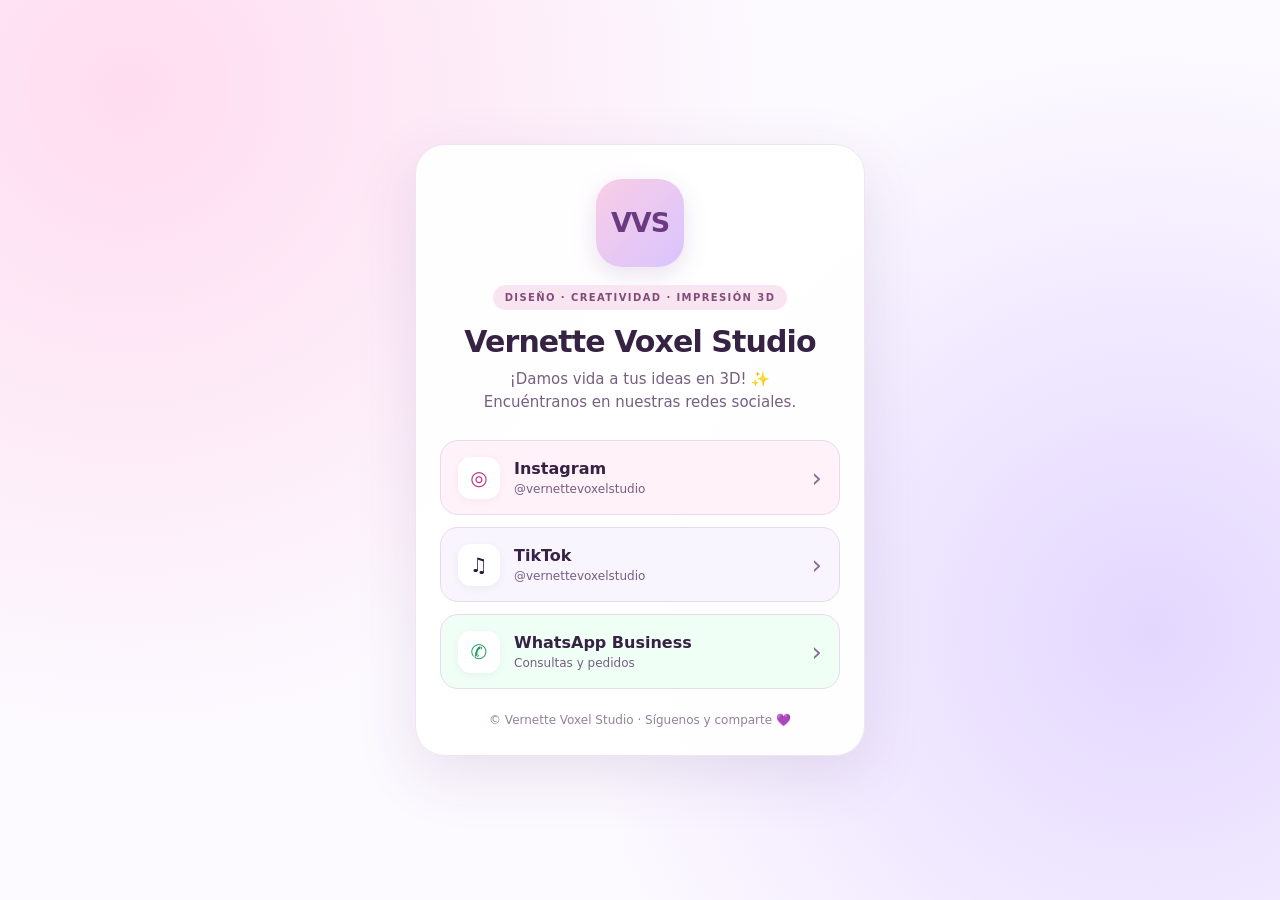
==== vernettevoxelstudio/index.html @ a6a91fc2 "Agregar página NFC de enlaces de Vernette Voxel Studio" ====
<!doctype html>
<html lang="es">
<head>
<meta charset="utf-8">
<meta name="viewport" content="width=device-width,initial-scale=1,viewport-fit=cover">
<meta name="theme-color" content="#f9edf8">
<meta name="description" content="Todos los enlaces oficiales de Vernette Voxel Studio: Instagram, TikTok y WhatsApp.">
<meta property="og:title" content="Vernette Voxel Studio | Conecta con nosotros">
<meta property="og:description" content="Creatividad e impresión 3D. Encuentra nuestras redes y contáctanos desde un solo lugar.">
<title>Vernette Voxel Studio · Mis enlaces</title>
<style>
:root{color-scheme:light;--ink:#362343;--mute:#765f80;--plum:#6d3d83;--border:#e9d9ed}
*{box-sizing:border-box}html{scroll-behavior:smooth}body{margin:0;min-height:100svh;display:grid;place-items:center;padding:26px 16px;font-family:system-ui,-apple-system,"Segoe UI",Roboto,Arial,sans-serif;color:var(--ink);background:radial-gradient(circle at 10% 10%,#ffdcf0 0,transparent 45%),radial-gradient(circle at 90% 70%,#e4d7ff 0,transparent 44%),#fcf9ff}
main{position:relative;width:min(100%,450px);padding:34px 24px 28px;background:rgba(255,255,255,.96);border:1px solid #f2e3f2;border-radius:30px;text-align:center;box-shadow:0 18px 60px #63367120}
.mark{width:88px;height:88px;border-radius:26px;margin:0 auto 18px;display:grid;place-items:center;background:linear-gradient(135deg,#f9cde6,#d9c4ff);box-shadow:0 8px 24px #7a50952a;font-size:27px;font-weight:900;letter-spacing:-1px;color:#6a3b81}
.chip{display:inline-block;margin:0 0 15px;padding:7px 12px;border-radius:999px;background:#f9e5f2;color:#814c78;font-size:10px;text-transform:uppercase;letter-spacing:1.4px;font-weight:800}
h1{font-size:clamp(24px,7vw,30px);line-height:1.1;letter-spacing:-.9px;margin:0 0 10px}
.subtitle{color:var(--mute);font-size:15px;line-height:1.55;margin:0 0 26px}
nav{display:grid;gap:12px}a.btn{display:flex;align-items:center;text-align:left;gap:14px;text-decoration:none;color:var(--ink);border:1px solid var(--border);background:#fff;border-radius:18px;padding:15px 17px;min-height:75px;transition:transform .15s,box-shadow .15s}
a.btn:hover,a.btn:focus-visible{transform:translateY(-2px);box-shadow:0 8px 18px #6336711e}a.btn:focus-visible{outline:3px solid #885cad;outline-offset:3px}
a.btn.ig{background:#fff2f9}a.btn.tt{background:#f9f5ff}a.btn.wa{background:#f0fff6}
.symbol{width:42px;height:42px;display:grid;place-items:center;border-radius:13px;background:#fff;flex:none;font-weight:850;font-size:20px;box-shadow:0 2px 10px #0000000c}.ig .symbol{color:#be3580}.tt .symbol{color:#2a1b38}.wa .symbol{color:#1a9c61}
.txt{flex:1;font-weight:800;font-size:16px}.small{display:block;margin-top:4px;color:var(--mute);font-size:12px;font-weight:500}.arrow{font-size:26px;color:#876d92}
footer{margin-top:24px;color:#938198;font-size:12px}
</style>
</head>
<body>
<main>
<div class="mark" aria-hidden="true">VVS</div>
<p class="chip">Diseño · Creatividad · Impresión 3D</p>
<h1>Vernette Voxel Studio</h1>
<p class="subtitle">¡Damos vida a tus ideas en 3D! ✨<br>Encuéntranos en nuestras redes sociales.</p>
<nav aria-label="Redes sociales de Vernette Voxel Studio">
<a class="btn ig" href="https://www.instagram.com/vernettevoxelstudio/" target="_blank" rel="noopener noreferrer"><span class="symbol" aria-hidden="true">◎</span><span class="txt">Instagram<span class="small">@vernettevoxelstudio</span></span><span class="arrow" aria-hidden="true">›</span></a>
<a class="btn tt" href="https://www.tiktok.com/@vernettevoxelstudio" target="_blank" rel="noopener noreferrer"><span class="symbol" aria-hidden="true">♫</span><span class="txt">TikTok<span class="small">@vernettevoxelstudio</span></span><span class="arrow" aria-hidden="true">›</span></a>
<a class="btn wa" href="https://wa.me/message/RL4R22KYFB6ZC1" target="_blank" rel="noopener noreferrer"><span class="symbol" aria-hidden="true">✆</span><span class="txt">WhatsApp Business<span class="small">Consultas y pedidos</span></span><span class="arrow" aria-hidden="true">›</span></a>
</nav>
<footer>© Vernette Voxel Studio · Síguenos y comparte 💜</footer>
</main>
</body>
</html>
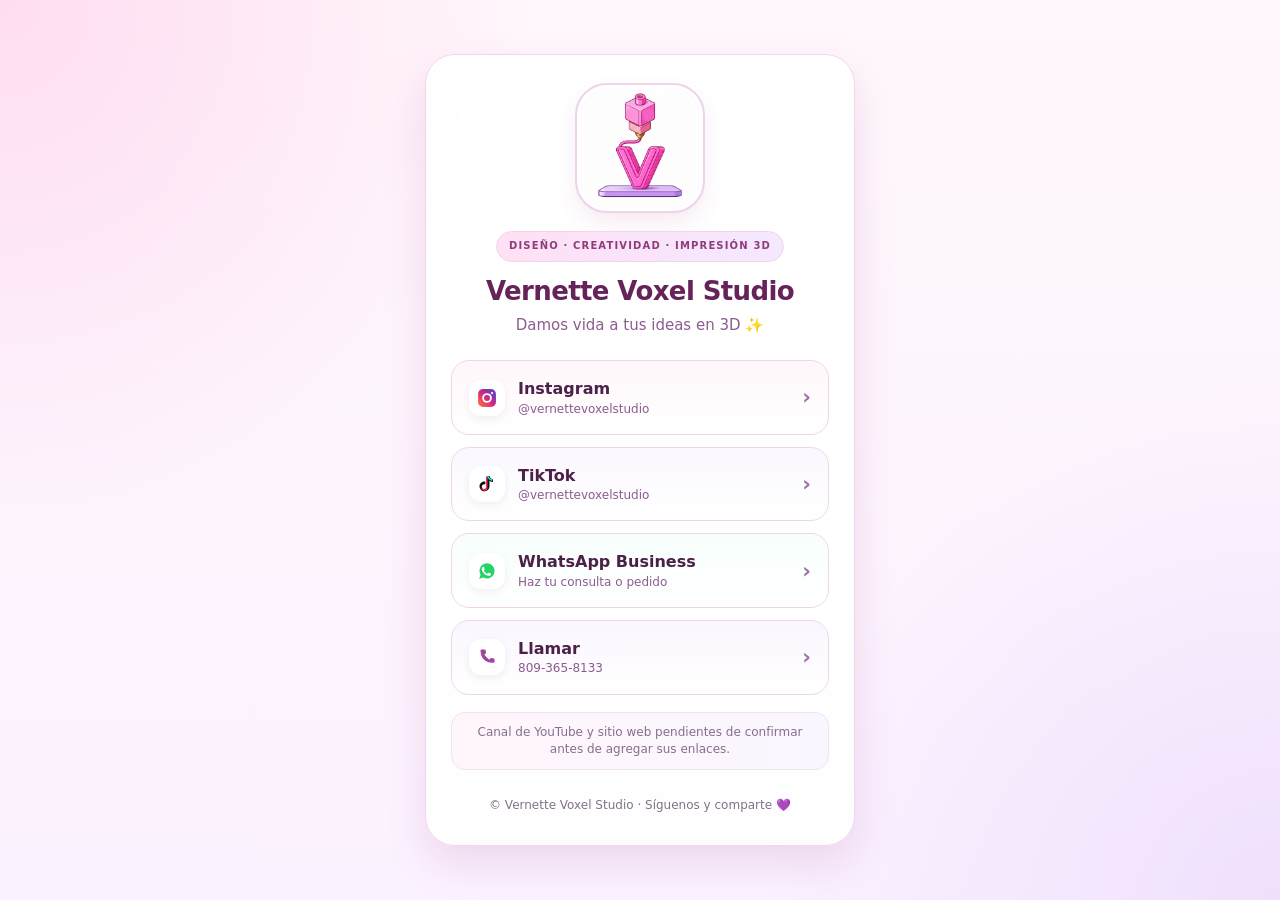
==== commit b23b6886: "Actualizar página NFC con logo real, colores rosa y lila e iconos SVG de redes" ====
--- a/vernettevoxelstudio/index.html
+++ b/vernettevoxelstudio/index.html
@@ -1,41 +1,98 @@
 <!doctype html>
 <html lang="es">
 <head>
-<meta charset="utf-8">
-<meta name="viewport" content="width=device-width,initial-scale=1,viewport-fit=cover">
-<meta name="theme-color" content="#f9edf8">
-<meta name="description" content="Todos los enlaces oficiales de Vernette Voxel Studio: Instagram, TikTok y WhatsApp.">
-<meta property="og:title" content="Vernette Voxel Studio | Conecta con nosotros">
-<meta property="og:description" content="Creatividad e impresión 3D. Encuentra nuestras redes y contáctanos desde un solo lugar.">
-<title>Vernette Voxel Studio · Mis enlaces</title>
-<style>
-:root{color-scheme:light;--ink:#362343;--mute:#765f80;--plum:#6d3d83;--border:#e9d9ed}
-*{box-sizing:border-box}html{scroll-behavior:smooth}body{margin:0;min-height:100svh;display:grid;place-items:center;padding:26px 16px;font-family:system-ui,-apple-system,"Segoe UI",Roboto,Arial,sans-serif;color:var(--ink);background:radial-gradient(circle at 10% 10%,#ffdcf0 0,transparent 45%),radial-gradient(circle at 90% 70%,#e4d7ff 0,transparent 44%),#fcf9ff}
-main{position:relative;width:min(100%,450px);padding:34px 24px 28px;background:rgba(255,255,255,.96);border:1px solid #f2e3f2;border-radius:30px;text-align:center;box-shadow:0 18px 60px #63367120}
-.mark{width:88px;height:88px;border-radius:26px;margin:0 auto 18px;display:grid;place-items:center;background:linear-gradient(135deg,#f9cde6,#d9c4ff);box-shadow:0 8px 24px #7a50952a;font-size:27px;font-weight:900;letter-spacing:-1px;color:#6a3b81}
-.chip{display:inline-block;margin:0 0 15px;padding:7px 12px;border-radius:999px;background:#f9e5f2;color:#814c78;font-size:10px;text-transform:uppercase;letter-spacing:1.4px;font-weight:800}
-h1{font-size:clamp(24px,7vw,30px);line-height:1.1;letter-spacing:-.9px;margin:0 0 10px}
-.subtitle{color:var(--mute);font-size:15px;line-height:1.55;margin:0 0 26px}
-nav{display:grid;gap:12px}a.btn{display:flex;align-items:center;text-align:left;gap:14px;text-decoration:none;color:var(--ink);border:1px solid var(--border);background:#fff;border-radius:18px;padding:15px 17px;min-height:75px;transition:transform .15s,box-shadow .15s}
-a.btn:hover,a.btn:focus-visible{transform:translateY(-2px);box-shadow:0 8px 18px #6336711e}a.btn:focus-visible{outline:3px solid #885cad;outline-offset:3px}
-a.btn.ig{background:#fff2f9}a.btn.tt{background:#f9f5ff}a.btn.wa{background:#f0fff6}
-.symbol{width:42px;height:42px;display:grid;place-items:center;border-radius:13px;background:#fff;flex:none;font-weight:850;font-size:20px;box-shadow:0 2px 10px #0000000c}.ig .symbol{color:#be3580}.tt .symbol{color:#2a1b38}.wa .symbol{color:#1a9c61}
-.txt{flex:1;font-weight:800;font-size:16px}.small{display:block;margin-top:4px;color:var(--mute);font-size:12px;font-weight:500}.arrow{font-size:26px;color:#876d92}
-footer{margin-top:24px;color:#938198;font-size:12px}
-</style>
+  <meta charset="utf-8">
+  <meta name="viewport" content="width=device-width,initial-scale=1">
+  <meta name="theme-color" content="#f4d0ef">
+  <meta name="description" content="Vernette Voxel Studio — Damos vida a tus ideas en 3D. Descubre nuestras redes sociales y contáctanos.">
+  <meta property="og:title" content="Vernette Voxel Studio | Enlaces">
+  <meta property="og:description" content="Damos vida a tus ideas en 3D. Síguenos y contáctanos.">
+  <title>Vernette Voxel Studio · Todos nuestros enlaces</title>
+  <style>
+    :root {
+      color-scheme: light;
+      --ink:#66235a;
+      --text:#4c2148;
+      --muted:#8b5c8e;
+      --pink-1:#ffe0f4;
+      --pink-2:#ffc1e5;
+      --pink-3:#ff73c4;
+      --pink-4:#ef4fb4;
+      --magenta:#c92987;
+      --lilac-1:#f4e8ff;
+      --lilac-2:#e6d0ff;
+      --lilac-3:#ceb1f6;
+      --panel:#fffafd;
+      --border:#f1d6ec;
+      --shadow:0 18px 40px rgba(165,74,146,.16);
+    }
+    *{box-sizing:border-box}
+    body {
+      margin:0; min-height:100vh;
+      background:
+        radial-gradient(circle at top left, rgba(255,115,196,.20), transparent 34%),
+        radial-gradient(circle at bottom right, rgba(206,177,246,.28), transparent 33%),
+        linear-gradient(180deg, #fff7fc 0%, #fbf2ff 100%);
+      color:var(--text);
+      font:16px/1.45 system-ui,-apple-system,"Segoe UI",Roboto,Arial,sans-serif;
+      display:flex; justify-content:center; align-items:center; padding:22px;
+    }
+    main{
+      width:min(100%,430px); background:rgba(255,255,255,.92);
+      border:1px solid var(--border); border-radius:30px; padding:30px 25px;
+      box-shadow:var(--shadow); text-align:center; backdrop-filter: blur(8px);
+    }
+    .avatar{
+      width:126px; height:126px; border-radius:30px;
+      background:linear-gradient(145deg,var(--pink-1),var(--lilac-1));
+      border:4px solid #fff; outline:2px solid #f0d2ea;
+      margin:0 auto 20px; display:grid; place-items:center; overflow:hidden;
+      box-shadow:0 10px 22px rgba(175,62,150,.12);
+    }
+    .avatar img{width:100%;height:100%;object-fit:cover;display:block}
+    .pill{
+      display:inline-block; font-weight:800; text-transform:uppercase; letter-spacing:1.15px;
+      font-size:10px; color:#8f3c7f;
+      background:linear-gradient(90deg,var(--pink-1),var(--lilac-1));
+      border:1px solid #f3d4eb; border-radius:999px; padding:7px 12px; margin-bottom:15px;
+    }
+    h1{font-size:26px;line-height:1.15;margin:0 0 8px;letter-spacing:-.6px;color:var(--ink)}
+    .tagline{margin:0 0 24px;color:var(--muted);font-size:15px}
+    .links{display:grid;gap:12px;margin-top:14px}
+    a.link{
+      display:flex; align-items:center; text-align:left; gap:13px; padding:16px 17px;
+      border-radius:18px; color:var(--text); text-decoration:none; font-weight:800;
+      border:1px solid #efd6e9;
+      background:linear-gradient(180deg,#fff 0%, #fff9fd 100%);
+      transition:transform .13s ease, box-shadow .13s ease, border-color .13s ease;
+    }
+    a.link:hover,a.link:focus-visible{transform:translateY(-2px);box-shadow:0 8px 18px rgba(125,53,113,.14);border-color:#eab1db}
+    a.link:focus-visible{outline:3px solid #b85aac;outline-offset:3px}
+    .link.instagram{background:linear-gradient(180deg,#fff7fb 0%, #fff 100%)}
+    .link.tiktok{background:linear-gradient(180deg,#fbf8ff 0%, #fff 100%)}
+    .link.whatsapp{background:linear-gradient(180deg,#f7fffb 0%, #fff 100%)}
+    .link.phone{background:linear-gradient(180deg,#fbf6ff 0%, #fff 100%)}
+    .ico{display:grid;place-items:center;flex:0 0 36px;width:36px;height:36px;border-radius:12px;background:#fff;box-shadow:0 3px 8px rgba(67,34,71,.07)}
+    .meta{display:block;font-size:12px;color:var(--muted);font-weight:500}
+    .arr{margin-left:auto;font-size:21px;color:#9a71a1}
+    .note{margin-top:17px;padding:11px 12px;border-radius:14px;background:linear-gradient(90deg,#fff6fb,#faf6ff);color:#866e8d;font-size:12px;border:1px solid #f0e2ef}
+    footer{font-size:12px;color:#817187;margin-top:27px}
+  </style>
 </head>
 <body>
-<main>
-<div class="mark" aria-hidden="true">VVS</div>
-<p class="chip">Diseño · Creatividad · Impresión 3D</p>
-<h1>Vernette Voxel Studio</h1>
-<p class="subtitle">¡Damos vida a tus ideas en 3D! ✨<br>Encuéntranos en nuestras redes sociales.</p>
-<nav aria-label="Redes sociales de Vernette Voxel Studio">
-<a class="btn ig" href="https://www.instagram.com/vernettevoxelstudio/" target="_blank" rel="noopener noreferrer"><span class="symbol" aria-hidden="true">◎</span><span class="txt">Instagram<span class="small">@vernettevoxelstudio</span></span><span class="arrow" aria-hidden="true">›</span></a>
-<a class="btn tt" href="https://www.tiktok.com/@vernettevoxelstudio" target="_blank" rel="noopener noreferrer"><span class="symbol" aria-hidden="true">♫</span><span class="txt">TikTok<span class="small">@vernettevoxelstudio</span></span><span class="arrow" aria-hidden="true">›</span></a>
-<a class="btn wa" href="https://wa.me/message/RL4R22KYFB6ZC1" target="_blank" rel="noopener noreferrer"><span class="symbol" aria-hidden="true">✆</span><span class="txt">WhatsApp Business<span class="small">Consultas y pedidos</span></span><span class="arrow" aria-hidden="true">›</span></a>
-</nav>
-<footer>© Vernette Voxel Studio · Síguenos y comparte 💜</footer>
-</main>
+  <main>
+    <div class="avatar"><img src="[data-uri]" alt="Logo de Vernette Voxel Studio"></div>
+    <div class="pill">Diseño · Creatividad · Impresión 3D</div>
+    <h1>Vernette Voxel Studio</h1>
+    <p class="tagline">Damos vida a tus ideas en 3D ✨</p>
+    <nav class="links" aria-label="Redes sociales y contacto">
+      <a class="link instagram" href="https://www.instagram.com/vernettevoxelstudio/" target="_blank" rel="noopener noreferrer"><span class="ico"><svg viewBox="0 0 24 24" width="22" height="22" aria-hidden="true"><defs><linearGradient id="igGrad" x1="0" y1="1" x2="1" y2="0"><stop offset="0%" stop-color="#f58529"/><stop offset="45%" stop-color="#dd2a7b"/><stop offset="75%" stop-color="#8134af"/><stop offset="100%" stop-color="#515bd4"/></linearGradient></defs><rect x="2.25" y="2.25" width="19.5" height="19.5" rx="5.2" fill="url(#igGrad)"/><circle cx="12" cy="12" r="4.3" fill="none" stroke="#fff" stroke-width="2"/><circle cx="17.5" cy="6.6" r="1.25" fill="#fff"/></svg></span><span>Instagram<span class="meta">@vernettevoxelstudio</span></span><span class="arr" aria-hidden="true">›</span></a>
+      <a class="link tiktok" href="https://www.tiktok.com/@vernettevoxelstudio" target="_blank" rel="noopener noreferrer"><span class="ico"><svg viewBox="0 0 24 24" width="22" height="22" aria-hidden="true"><path d="M14.7 3.2c.7 1.9 1.9 3.1 3.8 3.9v2.8c-1.4-.1-2.7-.6-3.8-1.4v5.8c0 3.2-2.1 5.7-5.4 5.7-2.6 0-4.8-1.8-5.3-4.3-.7-3.3 1.8-6.3 5.1-6.3.4 0 .7 0 1.1.1v2.9a3.2 3.2 0 0 0-1.1-.2c-1.8 0-3.1 1.6-2.6 3.5.3 1.1 1.3 1.9 2.5 1.9 1.5 0 2.6-1.2 2.6-2.8V3.2h3.1z" fill="#111"/><path d="M13 4.1c.8 1.7 2 2.9 3.9 3.6" fill="none" stroke="#25F4EE" stroke-width="1.6" stroke-linecap="round"/><path d="M11.7 5.1v10.7c0 1.5-1.1 2.8-2.6 2.8-1.1 0-2.2-.8-2.5-1.9" fill="none" stroke="#FE2C55" stroke-width="1.6" stroke-linecap="round"/></svg></span><span>TikTok<span class="meta">@vernettevoxelstudio</span></span><span class="arr" aria-hidden="true">›</span></a>
+      <a class="link whatsapp" href="https://wa.me/message/RL4R22KYFB6ZC1" target="_blank" rel="noopener noreferrer"><span class="ico"><svg viewBox="0 0 24 24" width="22" height="22" aria-hidden="true"><path d="M20.2 12A8.2 8.2 0 0 1 8.1 19.1L3.5 20.5 5 16A8.2 8.2 0 1 1 20.2 12Z" fill="#25D366"/><path d="M9.1 7.8c-.2-.4-.4-.4-.6-.4h-.6c-.2 0-.5.1-.7.4-.3.4-.9 1-.9 2.3s.9 2.5 1 2.7c.1.2 1.8 2.9 4.3 3.9 2.1.8 2.5.6 3 .6.4 0 1.5-.6 1.7-1.2.2-.6.2-1 .1-1.1-.1-.1-.3-.2-.7-.4l-1.5-.7c-.2-.1-.4-.1-.6.1l-.7.9c-.2.2-.3.2-.6.1-.3-.1-1.1-.4-2.1-1.3-.8-.7-1.3-1.6-1.5-1.9-.2-.3 0-.4.1-.6l.3-.3.3-.4c.1-.2.1-.3 0-.5l-.7-1.7Z" fill="#fff"/></svg></span><span>WhatsApp Business<span class="meta">Haz tu consulta o pedido</span></span><span class="arr" aria-hidden="true">›</span></a>
+      <a class="link phone" href="tel:+18093658133"><span class="ico"><svg viewBox="0 0 24 24" width="22" height="22" aria-hidden="true"><path d="M6.8 3.8h2.8c.4 0 .8.3.9.7l.5 2.6c.1.4-.1.8-.4 1.1l-1.5 1.2a15.7 15.7 0 0 0 5.5 5.5l1.2-1.5c.3-.3.7-.5 1.1-.4l2.6.5c.4.1.7.5.7.9v2.8c0 .5-.4 1-.9 1C10.6 19.1 4.9 13.4 4.9 4.7c0-.5.4-.9.9-.9Z" fill="#a0469e"/></svg></span><span>Llamar<span class="meta">809-365-8133</span></span><span class="arr" aria-hidden="true">›</span></a>
+    </nav>
+    <div class="note">Canal de YouTube y sitio web pendientes de confirmar antes de agregar sus enlaces.</div>
+    <footer>© Vernette Voxel Studio · Síguenos y comparte 💜</footer>
+  </main>
 </body>
 </html>
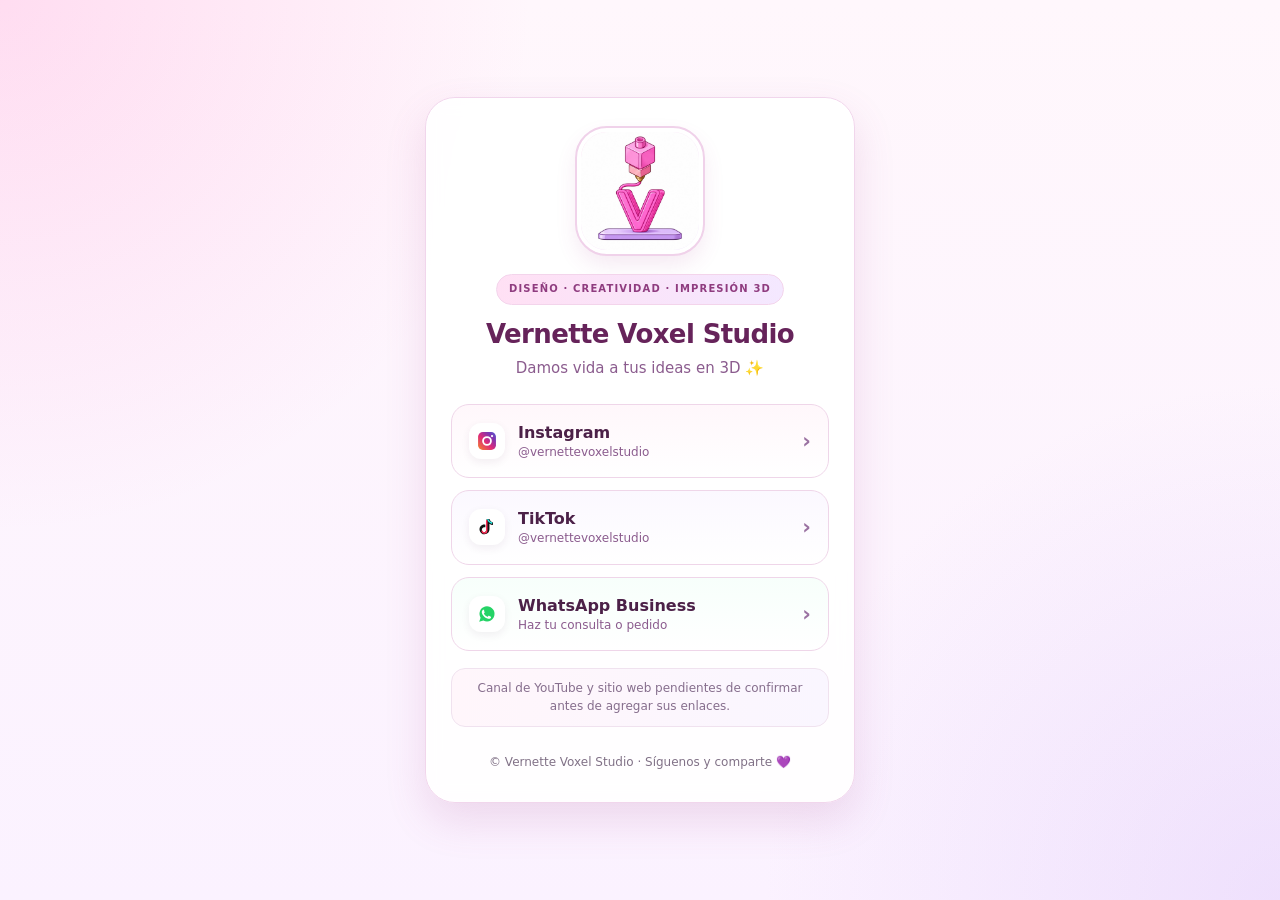
==== commit 085586ae: "Quitar botón Llamar y número telefónico de página NFC Vernette Voxel Studio" ====
--- a/vernettevoxelstudio/index.html
+++ b/vernettevoxelstudio/index.html
@@ -89,8 +89,7 @@
       <a class="link instagram" href="https://www.instagram.com/vernettevoxelstudio/" target="_blank" rel="noopener noreferrer"><span class="ico"><svg viewBox="0 0 24 24" width="22" height="22" aria-hidden="true"><defs><linearGradient id="igGrad" x1="0" y1="1" x2="1" y2="0"><stop offset="0%" stop-color="#f58529"/><stop offset="45%" stop-color="#dd2a7b"/><stop offset="75%" stop-color="#8134af"/><stop offset="100%" stop-color="#515bd4"/></linearGradient></defs><rect x="2.25" y="2.25" width="19.5" height="19.5" rx="5.2" fill="url(#igGrad)"/><circle cx="12" cy="12" r="4.3" fill="none" stroke="#fff" stroke-width="2"/><circle cx="17.5" cy="6.6" r="1.25" fill="#fff"/></svg></span><span>Instagram<span class="meta">@vernettevoxelstudio</span></span><span class="arr" aria-hidden="true">›</span></a>
       <a class="link tiktok" href="https://www.tiktok.com/@vernettevoxelstudio" target="_blank" rel="noopener noreferrer"><span class="ico"><svg viewBox="0 0 24 24" width="22" height="22" aria-hidden="true"><path d="M14.7 3.2c.7 1.9 1.9 3.1 3.8 3.9v2.8c-1.4-.1-2.7-.6-3.8-1.4v5.8c0 3.2-2.1 5.7-5.4 5.7-2.6 0-4.8-1.8-5.3-4.3-.7-3.3 1.8-6.3 5.1-6.3.4 0 .7 0 1.1.1v2.9a3.2 3.2 0 0 0-1.1-.2c-1.8 0-3.1 1.6-2.6 3.5.3 1.1 1.3 1.9 2.5 1.9 1.5 0 2.6-1.2 2.6-2.8V3.2h3.1z" fill="#111"/><path d="M13 4.1c.8 1.7 2 2.9 3.9 3.6" fill="none" stroke="#25F4EE" stroke-width="1.6" stroke-linecap="round"/><path d="M11.7 5.1v10.7c0 1.5-1.1 2.8-2.6 2.8-1.1 0-2.2-.8-2.5-1.9" fill="none" stroke="#FE2C55" stroke-width="1.6" stroke-linecap="round"/></svg></span><span>TikTok<span class="meta">@vernettevoxelstudio</span></span><span class="arr" aria-hidden="true">›</span></a>
       <a class="link whatsapp" href="https://wa.me/message/RL4R22KYFB6ZC1" target="_blank" rel="noopener noreferrer"><span class="ico"><svg viewBox="0 0 24 24" width="22" height="22" aria-hidden="true"><path d="M20.2 12A8.2 8.2 0 0 1 8.1 19.1L3.5 20.5 5 16A8.2 8.2 0 1 1 20.2 12Z" fill="#25D366"/><path d="M9.1 7.8c-.2-.4-.4-.4-.6-.4h-.6c-.2 0-.5.1-.7.4-.3.4-.9 1-.9 2.3s.9 2.5 1 2.7c.1.2 1.8 2.9 4.3 3.9 2.1.8 2.5.6 3 .6.4 0 1.5-.6 1.7-1.2.2-.6.2-1 .1-1.1-.1-.1-.3-.2-.7-.4l-1.5-.7c-.2-.1-.4-.1-.6.1l-.7.9c-.2.2-.3.2-.6.1-.3-.1-1.1-.4-2.1-1.3-.8-.7-1.3-1.6-1.5-1.9-.2-.3 0-.4.1-.6l.3-.3.3-.4c.1-.2.1-.3 0-.5l-.7-1.7Z" fill="#fff"/></svg></span><span>WhatsApp Business<span class="meta">Haz tu consulta o pedido</span></span><span class="arr" aria-hidden="true">›</span></a>
-      <a class="link phone" href="tel:+18093658133"><span class="ico"><svg viewBox="0 0 24 24" width="22" height="22" aria-hidden="true"><path d="M6.8 3.8h2.8c.4 0 .8.3.9.7l.5 2.6c.1.4-.1.8-.4 1.1l-1.5 1.2a15.7 15.7 0 0 0 5.5 5.5l1.2-1.5c.3-.3.7-.5 1.1-.4l2.6.5c.4.1.7.5.7.9v2.8c0 .5-.4 1-.9 1C10.6 19.1 4.9 13.4 4.9 4.7c0-.5.4-.9.9-.9Z" fill="#a0469e"/></svg></span><span>Llamar<span class="meta">809-365-8133</span></span><span class="arr" aria-hidden="true">›</span></a>
-    </nav>
+      </nav>
     <div class="note">Canal de YouTube y sitio web pendientes de confirmar antes de agregar sus enlaces.</div>
     <footer>© Vernette Voxel Studio · Síguenos y comparte 💜</footer>
   </main>
